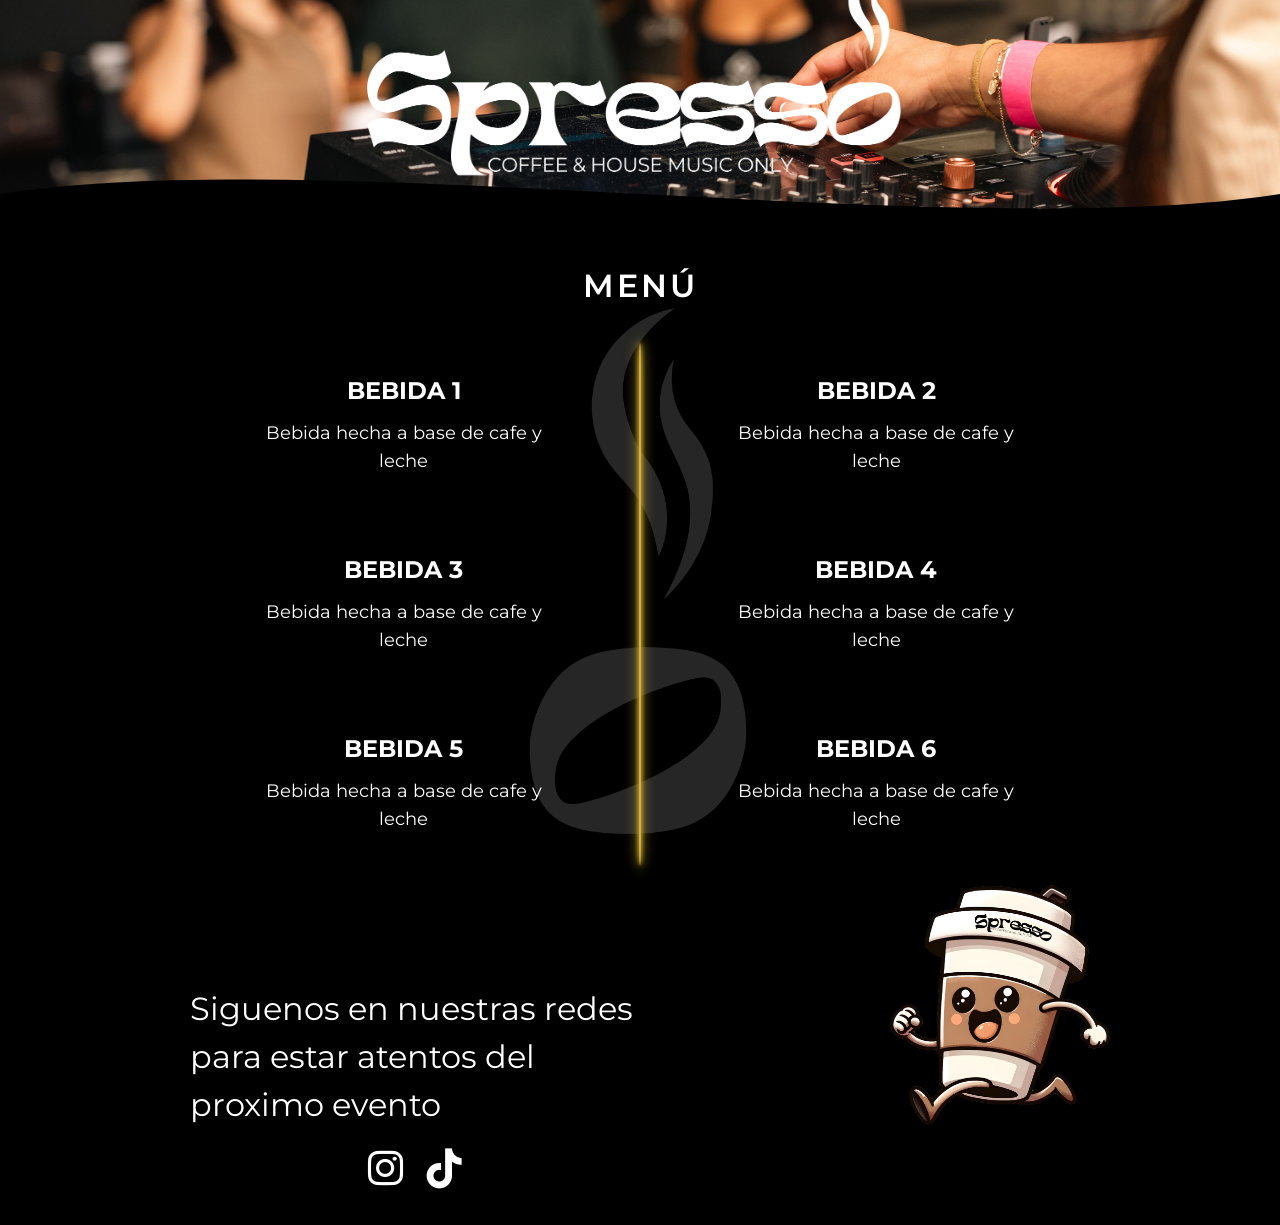
==== landing_page_spresso.html @ 2f75e174 "Initial commit: MenuSpresso project setup" ====
<!DOCTYPE html>
<html lang="es">

<head>
    <meta charset="UTF-8">
    <meta name="viewport" content="width=device-width, initial-scale=1.0">
    <title>Spresso - Menú</title>
    <!-- Google Fonts -->
    <link rel="preconnect" href="https://fonts.googleapis.com">
    <link rel="preconnect" href="https://fonts.gstatic.com" crossorigin>
    <link
        href="https://fonts.googleapis.com/css2?family=Montserrat:wght@300;400;600;700&family=Playfair+Display:ital,wght@0,600;0,800;1,600&display=swap"
        rel="stylesheet">
    <!-- FontAwesome -->
    <link rel="stylesheet" href="https://cdnjs.cloudflare.com/ajax/libs/font-awesome/6.4.0/css/all.min.css">
    <link rel="stylesheet" href="Landing page.css">
</head>

<body>
    <header class="menu-header">
        <div class="logo">
            <h2><img src="Logo -02.png" alt="Logo"></h2>
        </div>
    </header>

    <main class="menu-main">
        <div class="menu-subtitle-container">
            <span class="menu-subtitle">MENÚ</span>
        </div>
        <div class="menu-container">
            <div class="vertical-line"></div>

            <div class="menu-items">
                <!-- Item 1 (Left) -->
                <div class="menu-item left">
                    <h3>Bebida 1<br></h3>
                    <p>Bebida hecha a base de cafe y leche</p>
                </div>

                <!-- Item 2 (Right) -->
                <div class="menu-item right">
                    <h3>Bebida 2<br></h3>
                    <p>Bebida hecha a base de cafe y leche</p>
                </div>

                <!-- Item 3 (Left) -->
                <div class="menu-item left">
                    <h3>Bebida 3<br></h3>
                    <p>Bebida hecha a base de cafe y leche</p>
                </div>

                <!-- Item 4 (Right) -->
                <div class="menu-item right">
                    <h3>Bebida 4<br></h3>
                    <p>Bebida hecha a base de cafe y leche</p>
                </div>

                <!-- Item 5 (Left) -->
                <div class="menu-item left">
                    <h3>Bebida 5<br></h3>
                    <p>Bebida hecha a base de cafe y leche</p>
                </div>

                <!-- Item 6 (Right) -->
                <div class="menu-item right">
                    <h3>Bebida 6<br></h3>
                    <p>Bebida hecha a base de cafe y leche</p>
                </div>
            </div>
        </div>
    </main>

    <footer class="menu-footer">
        <div class="footer-content">
            <div class="footer-text-container">
                <p>Siguenos en nuestras redes para estar atentos del proximo evento</p>
                <div class="social-buttons">
                    <a href="https://www.instagram.com/spressogt?igsh=NzQ4OHNmczl2em0w" target="_blank"
                        rel="noopener noreferrer" class="social-btn"><i class="fa-brands fa-instagram"></i></a>
                    <a href="https://www.tiktok.com/@spressogt?_r=1&_t=ZS-95xBCARR43p" target="_blank"
                        rel="noopener noreferrer" class="social-btn"><i class="fa-brands fa-tiktok"></i></a>
                </div>
            </div>
            <div class="character-container">
                <img src="Clipped_image_20250511_194319.png" alt="Coffee Cup Character" class="coffee-character">
            </div>
        </div>
    </footer>
</body>

</html>
---- Landing page.css ----
/* ===== CSS RESET & VARIABLES ===== */
:root {
    --bg-color: #000000;
    /* Dark brown background */
    --header-bg: url('DSC09015.JPG.jpeg');
    --footer-bg: url('close-up-view-dark-fresh-roasted-coffee-beans-coffee-beans-background.jpg.jpeg');
    /* Black for header and footer */
    --primary-color: #ffffff;
    /* White text for header */
    --accent-color: #D4AF37;
    /* Gold for the vertical line */
    --text-color: #ffffff;
    /* White text for menu items */
    --font-main: 'Montserrat', sans-serif;
    --font-heading: 'Montserrat', sans-serif;
}

* {
    margin: 0;
    padding: 0;
    box-sizing: border-box;
}

body {
    font-family: var(--font-main);
    background-color: var(--bg-color);
    color: var(--text-color);
    line-height: 1.6;
    overflow-x: hidden;
}

/* ===== HEADER ===== */
.menu-header {
    background-image: var(--header-bg);
    background-size: cover;
    background-position: center;
    background-repeat: no-repeat;
    padding: 3.5rem 5%;
    text-align: center;
    -webkit-mask-image: linear-gradient(black, black), url("data:image/svg+xml,%3Csvg xmlns='http://www.w3.org/2000/svg' viewBox='0 0 1440 100' preserveAspectRatio='none'%3E%3Cpath fill='black' d='M0,0 L1440,0 L1440,50 C1080,100 360,0 0,50 Z'/%3E%3C/svg%3E");
    -webkit-mask-size: 100% calc(100% - 99px), 100% 100px;
    -webkit-mask-position: top left, bottom left;
    -webkit-mask-repeat: no-repeat;
    mask-image: linear-gradient(black, black), url("data:image/svg+xml,%3Csvg xmlns='http://www.w3.org/2000/svg' viewBox='0 0 1440 100' preserveAspectRatio='none'%3E%3Cpath fill='black' d='M0,0 L1440,0 L1440,50 C1080,100 360,0 0,50 Z'/%3E%3C/svg%3E");
    mask-size: 100% calc(100% - 99px), 100% 100px;
    mask-position: top left, bottom left;
    mask-repeat: no-repeat;
}

.logo {
    display: flex;
    flex-direction: column;
    align-items: center;
    justify-content: center;
}

.menu-subtitle-container {
    text-align: center;
    margin-bottom: 2rem;
    position: relative;
    z-index: 10;
}

.menu-subtitle {
    color: var(--text-color);
    font-size: 2.0rem;
    letter-spacing: 3px;
    font-weight: 600;
    margin-bottom: 0.2rem;
    text-transform: uppercase;
    font-family: var(--font-main);
}

.logo img {
    width: 100%;
    max-width: 700px;
    height: auto;
    margin-bottom: -150px;
    margin-top: -225px;
}

.logo i {
    color: var(--primary-color);
    font-size: 2.9rem;
    margin-left: 0.5rem;
}

/* ===== MAIN MENU CONTAINER ===== */
.menu-main {
    padding: 1rem 5% 2rem 5%;
    max-width: 900px;
    margin: 0 auto;
    position: relative;
}

.menu-main::before {
    content: "";
    position: absolute;
    top: 50%;
    left: 50%;
    transform: translate(-50%, -50%);
    width: 100%;
    max-width: 400px;
    height: 100%;
    background-image: url("elemento gráfico-02 (1).png");
    background-size: contain;
    background-position: center;
    background-repeat: no-repeat;
    opacity: 0.15;
    /* Marca de agua para no interferir con el texto */
    z-index: 0;
    pointer-events: none;
}

.menu-container {
    position: relative;
    padding: 2rem 0;
}

.vertical-line {
    position: absolute;
    left: 50%;
    top: 0;
    bottom: 0;
    width: 2px;
    background-color: var(--accent-color);
    transform: translateX(-50%);
    border-radius: 50% / 5%;
    /* Tapers the ends so they become thinner */
    box-shadow:
        0 0 4px 1px var(--accent-color),
        0 0 12px 3px rgba(212, 175, 55, 0.5);
    /* Softer golden difuminado */
}

.menu-items {
    display: flex;
    flex-direction: row;
    flex-wrap: wrap;
    justify-content: space-between;
    row-gap: 5rem;
    position: relative;
    z-index: 1;
}

.menu-item {
    width: 45%;
    background-color: transparent;
}

.menu-item.left {
    text-align: center;
    /* Design shows centered text inside the block */
    padding-right: 3rem;
}

.menu-item.right {
    text-align: center;
    /* Design shows centered text inside the block */
    padding-left: 3rem;
}

.menu-item h3 {
    font-family: var(--font-main);
    font-weight: 700;
    font-size: 1.5rem;
    margin-bottom: 0.8rem;
    line-height: 1.3;
    text-transform: uppercase;
    color: var(--text-color);
}

.menu-item p {
    font-size: 1.15rem;
    color: var(--text-color);
    font-weight: 400;
    line-height: 1.5;
}

/* ===== FOOTER ===== */
.menu-footer {
    padding: 4rem 5% 1.5rem 5%;
    text-align: left;
    color: var(--primary-color);
    position: relative;
    margin-top: -1rem;
    z-index: 1;
}

.menu-footer::before {
    content: "";
    position: absolute;
    top: 0;
    left: 0;
    width: 100%;
    height: 100%;
    background-image: linear-gradient(rgba(0, 0, 0, 0.6), rgba(0, 0, 0, 0.6)), var(--footer-bg);
    background-size: cover;
    background-position: center;
    background-repeat: no-repeat;
    z-index: -1;
    -webkit-mask-image: url("data:image/svg+xml,%3Csvg xmlns='http://www.w3.org/2000/svg' viewBox='0 0 1440 100' preserveAspectRatio='none'%3E%3Cpath fill='black' d='M0,50 C360,100 1080,0 1440,50 L1440,100 L0,100 Z'/%3E%3C/svg%3E"), linear-gradient(black, black);
    -webkit-mask-size: 100% 100px, 100% calc(100% - 99px);
    -webkit-mask-position: top left, bottom left;
    -webkit-mask-repeat: no-repeat;
    mask-image: url("data:image/svg+xml,%3Csvg xmlns='http://www.w3.org/2000/svg' viewBox='0 0 1440 100' preserveAspectRatio='none'%3E%3Cpath fill='black' d='M0,50 C360,100 1080,0 1440,50 L1440,100 L0,100 Z'/%3E%3C/svg%3E"), linear-gradient(black, black);
    mask-size: 100% 100px, 100% calc(100% - 99px);
    mask-position: top left, bottom left;
    mask-repeat: no-repeat;
}

.footer-content {
    max-width: 900px;
    margin: 0 auto;
    display: flex;
    justify-content: flex-start;
    align-items: center;
    position: relative;
}

.footer-content p {
    font-size: 2.0rem;
    font-weight: 400;
    max-width: 450px;
    line-height: 1.5;
}

.footer-text-container {
    display: flex;
    flex-direction: column;
    gap: 0.5rem;
    margin-top: 2.5rem;
}

.social-buttons {
    display: flex;
    gap: 1.5rem;
    justify-content: center;
}

.social-btn {
    color: var(--primary-color);
    font-size: 2.5rem;
    text-decoration: none;
    transition: transform 0.3s ease, color 0.3s ease;
}

.social-btn:hover {
    transform: scale(1.1);
    color: var(--accent-color);
}

.character-container {
    position: absolute;
    right: -20px;
    top: -60px;
    /* Adjust as needed */
}

.coffee-character {
    width: 220px;
    height: auto;
    animation: walk 1s infinite alternate ease-in-out;
    filter: drop-shadow(0 10px 15px rgba(0, 0, 0, 0.5));
}

@keyframes walk {
    0% {
        transform: translateY(0) rotate(-3deg);
    }

    100% {
        transform: translateY(-10px) rotate(3deg);
    }
}

/* ===== RESPONSIVE ===== */
@media (max-width: 768px) {
    .logo img {
        margin-top: -50px;
        margin-bottom: -30px;
    }

    .menu-item h3 {
        font-size: 1.1rem;
    }

    .menu-item p {
        font-size: 0.85rem;
    }

    .menu-item.left {
        padding-right: 1rem;
    }

    .menu-item.right {
        padding-left: 1rem;
    }

    .footer-content {
        align-items: center;
    }

    .footer-content p {
        font-size: 1.1rem;
        max-width: 60%;
    }

    .coffee-character {
        width: 180px;
    }

    .character-container {
        top: -55px;
    }
}
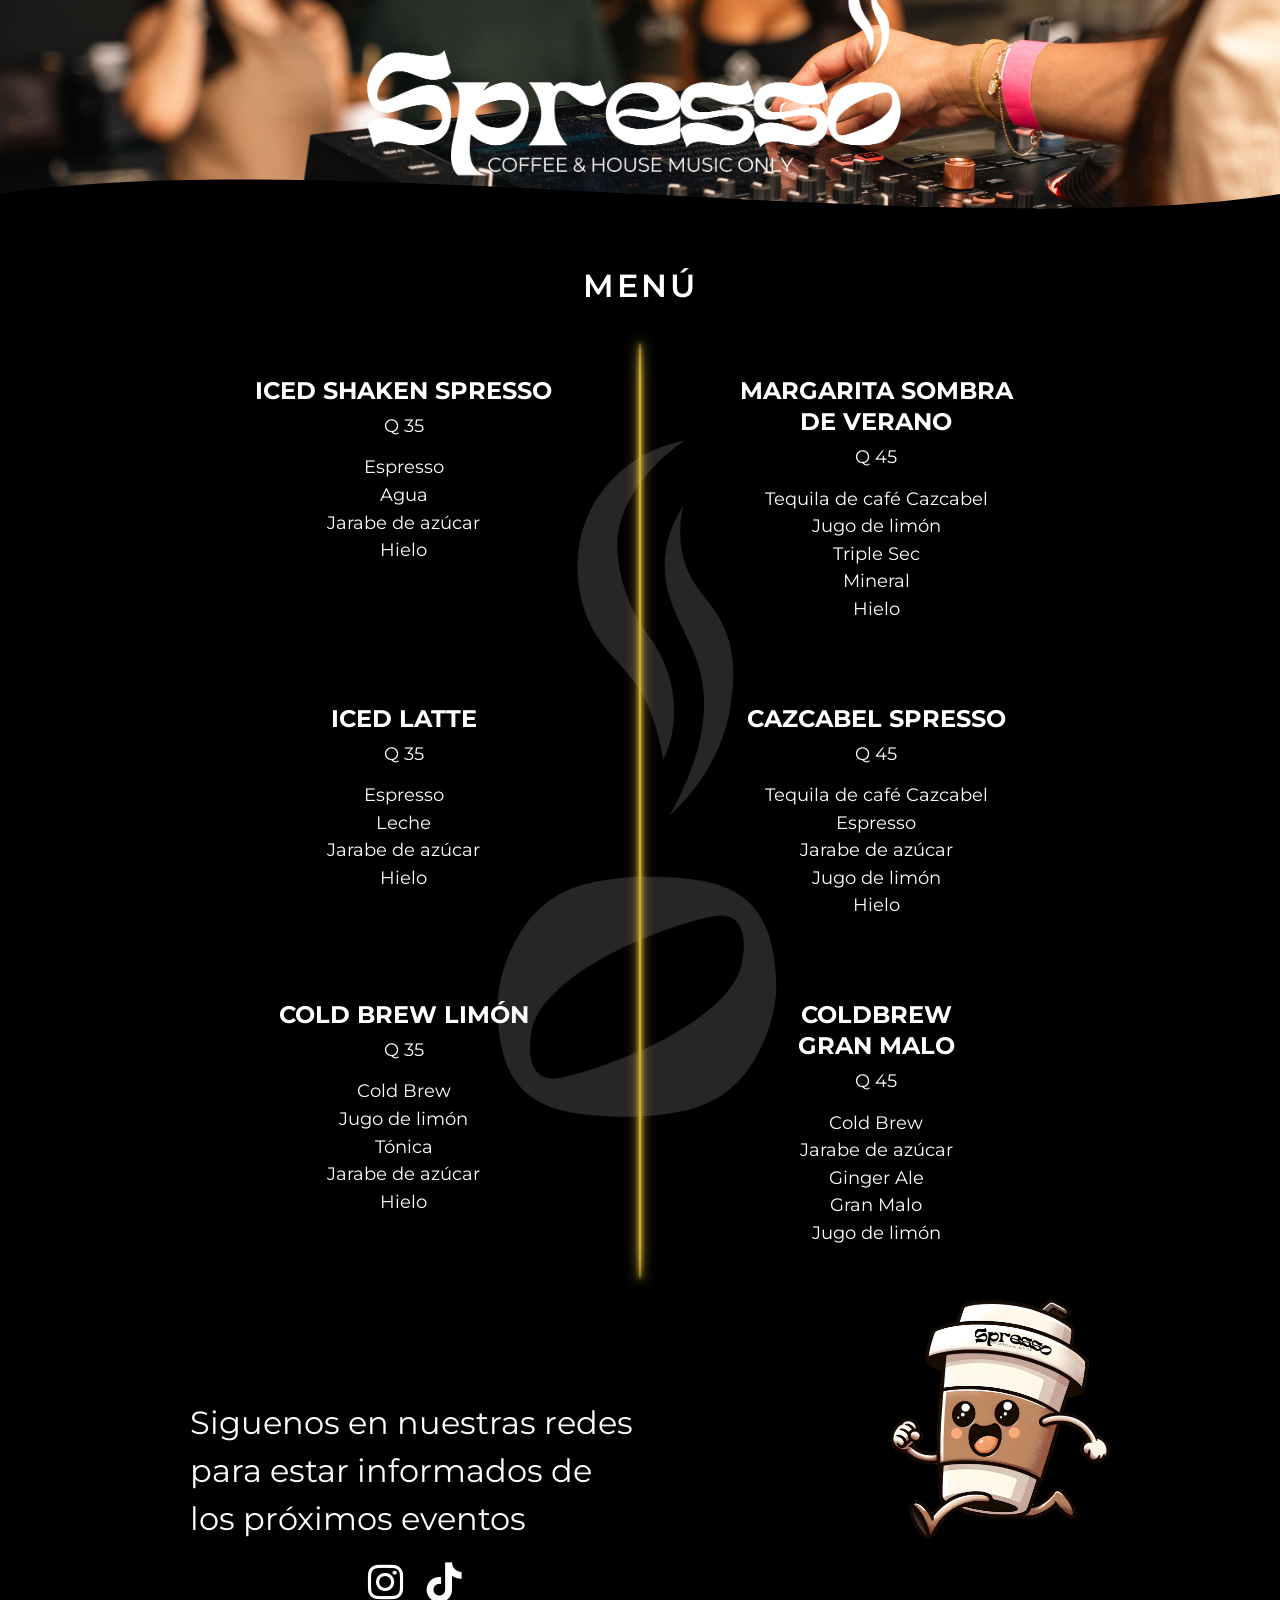
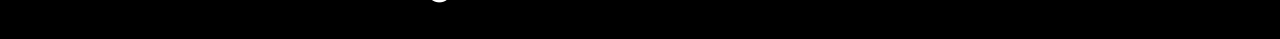
==== commit 8ada6df0: "Cambios menu Spresso 12 de mayo de 2026" ====
--- a/landing_page_spresso.html
+++ b/landing_page_spresso.html
@@ -31,49 +31,87 @@
             <div class="vertical-line"></div>
 
             <div class="menu-items">
-                <!-- Item 1 (Left) -->
+                <!-- Row 1: Non-Alc (Left) | Alc (Right) -->
                 <div class="menu-item left">
-                    <h3>Bebida 1<br></h3>
-                    <p>Bebida hecha a base de cafe y leche</p>
+                    <div class="menu-item-header">
+                        <h3>Iced Shaken Spresso</h3>
+                        <span class="item-price">Q 35</span>
+                    </div>
+                    <p>Espresso</br>
+                        Agua</br>
+                        Jarabe de azúcar</br>
+                        Hielo</p>
                 </div>
 
-                <!-- Item 2 (Right) -->
                 <div class="menu-item right">
-                    <h3>Bebida 2<br></h3>
-                    <p>Bebida hecha a base de cafe y leche</p>
+                    <div class="menu-item-header">
+                        <h3>Margarita Sombra de Verano</h3>
+                        <span class="item-price">Q 45</span>
+                    </div>
+                    <p>Tequila de café Cazcabel</br>
+                        Jugo de limón</br>
+                        Triple Sec</br>
+                        Mineral</br>
+                        Hielo</p>
                 </div>
 
-                <!-- Item 3 (Left) -->
+                <!-- Row 2: Non-Alc (Left) | Alc (Right) -->
                 <div class="menu-item left">
-                    <h3>Bebida 3<br></h3>
-                    <p>Bebida hecha a base de cafe y leche</p>
+                    <div class="menu-item-header">
+                        <h3>Iced Latte</h3>
+                        <span class="item-price">Q 35</span>
+                    </div>
+                    <p>Espresso</br>
+                        Leche</br>
+                        Jarabe de azúcar</br>
+                        Hielo</p>
                 </div>
 
-                <!-- Item 4 (Right) -->
                 <div class="menu-item right">
-                    <h3>Bebida 4<br></h3>
-                    <p>Bebida hecha a base de cafe y leche</p>
+                    <div class="menu-item-header">
+                        <h3>Cazcabel Spresso</h3>
+                        <span class="item-price">Q 45</span>
+                    </div>
+                    <p>Tequila de café Cazcabel</br>
+                        Espresso</br>
+                        Jarabe de azúcar</br>
+                        Jugo de limón</br>
+                        Hielo</p>
                 </div>
 
-                <!-- Item 5 (Left) -->
+                <!-- Row 3: Non-Alc (Left) | Alc (Right) -->
                 <div class="menu-item left">
-                    <h3>Bebida 5<br></h3>
-                    <p>Bebida hecha a base de cafe y leche</p>
+                    <div class="menu-item-header">
+                        <h3>Cold Brew Limón</h3>
+                        <span class="item-price">Q 35</span>
+                    </div>
+                    <p>Cold Brew</br>
+                        Jugo de limón</br>
+                        Tónica</br>
+                        Jarabe de azúcar</br>
+                        Hielo</p>
                 </div>
 
-                <!-- Item 6 (Right) -->
                 <div class="menu-item right">
-                    <h3>Bebida 6<br></h3>
-                    <p>Bebida hecha a base de cafe y leche</p>
+                    <div class="menu-item-header">
+                        <h3>Coldbrew</br>Gran Malo</h3>
+                        <span class="item-price">Q 45</span>
+                    </div>
+                    <p>Cold Brew</br>
+                        Jarabe de azúcar</br>
+                        Ginger Ale</br>
+                        Gran Malo</br>
+                        Jugo de limón</p>
                 </div>
             </div>
+
         </div>
     </main>
 
     <footer class="menu-footer">
         <div class="footer-content">
             <div class="footer-text-container">
-                <p>Siguenos en nuestras redes para estar atentos del proximo evento</p>
+                <p>Siguenos en nuestras redes para estar informados de los próximos eventos</p>
                 <div class="social-buttons">
                     <a href="https://www.instagram.com/spressogt?igsh=NzQ4OHNmczl2em0w" target="_blank"
                         rel="noopener noreferrer" class="social-btn"><i class="fa-brands fa-instagram"></i></a>
--- a/Landing page.css
+++ b/Landing page.css
@@ -164,7 +164,6 @@
     font-family: var(--font-main);
     font-weight: 700;
     font-size: 1.5rem;
-    margin-bottom: 0.8rem;
     line-height: 1.3;
     text-transform: uppercase;
     color: var(--text-color);
@@ -175,6 +174,31 @@
     color: var(--text-color);
     font-weight: 400;
     line-height: 1.5;
+}
+
+.alc-icon {
+    font-size: 0.9rem;
+    color: var(--accent-color);
+    margin-left: 0.5rem;
+    vertical-align: middle;
+    filter: drop-shadow(0 0 5px rgba(212, 175, 55, 0.5));
+}
+
+.menu-disclaimer {
+    margin-top: 4rem;
+    font-size: 0.8rem;
+    color: rgba(255, 255, 255, 0.5);
+    text-align: left;
+    max-width: 300px;
+    line-height: 1.4;
+    position: relative;
+    z-index: 10;
+}
+
+.menu-disclaimer .alc-icon {
+    margin-left: 0;
+    margin-right: 0.2rem;
+    font-size: 0.75rem;
 }
 
 /* ===== FOOTER ===== */
@@ -274,6 +298,22 @@
     }
 }
 
+/* ===== MENU ITEM PRICES ===== */
+.menu-item-header {
+    display: flex;
+    flex-direction: column;
+    align-items: center;
+    gap: 5px;
+    margin-bottom: 0.8rem;
+}
+
+.item-price {
+    color: var(--text-color);
+    font-size: 1.15rem;
+    font-weight: 400;
+    font-family: var(--font-main);
+}
+
 /* ===== RESPONSIVE ===== */
 @media (max-width: 768px) {
     .logo img {
